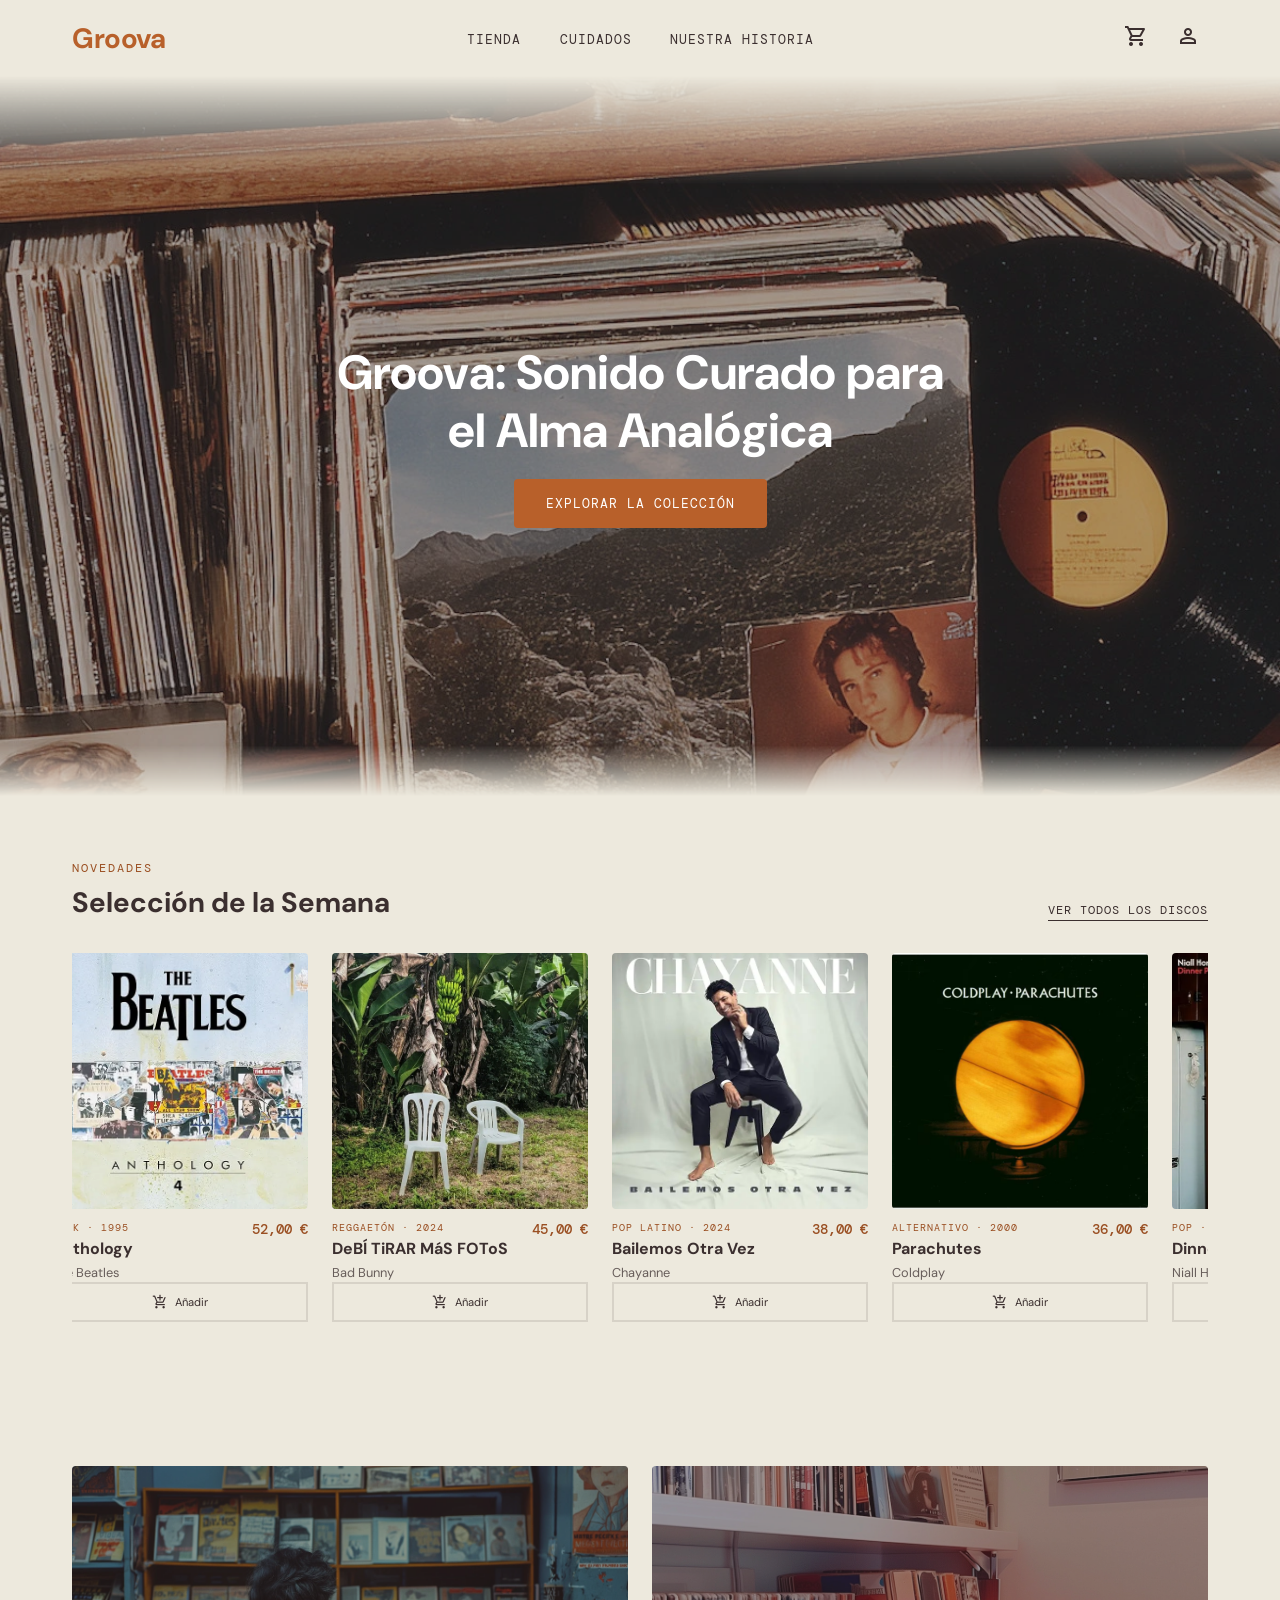
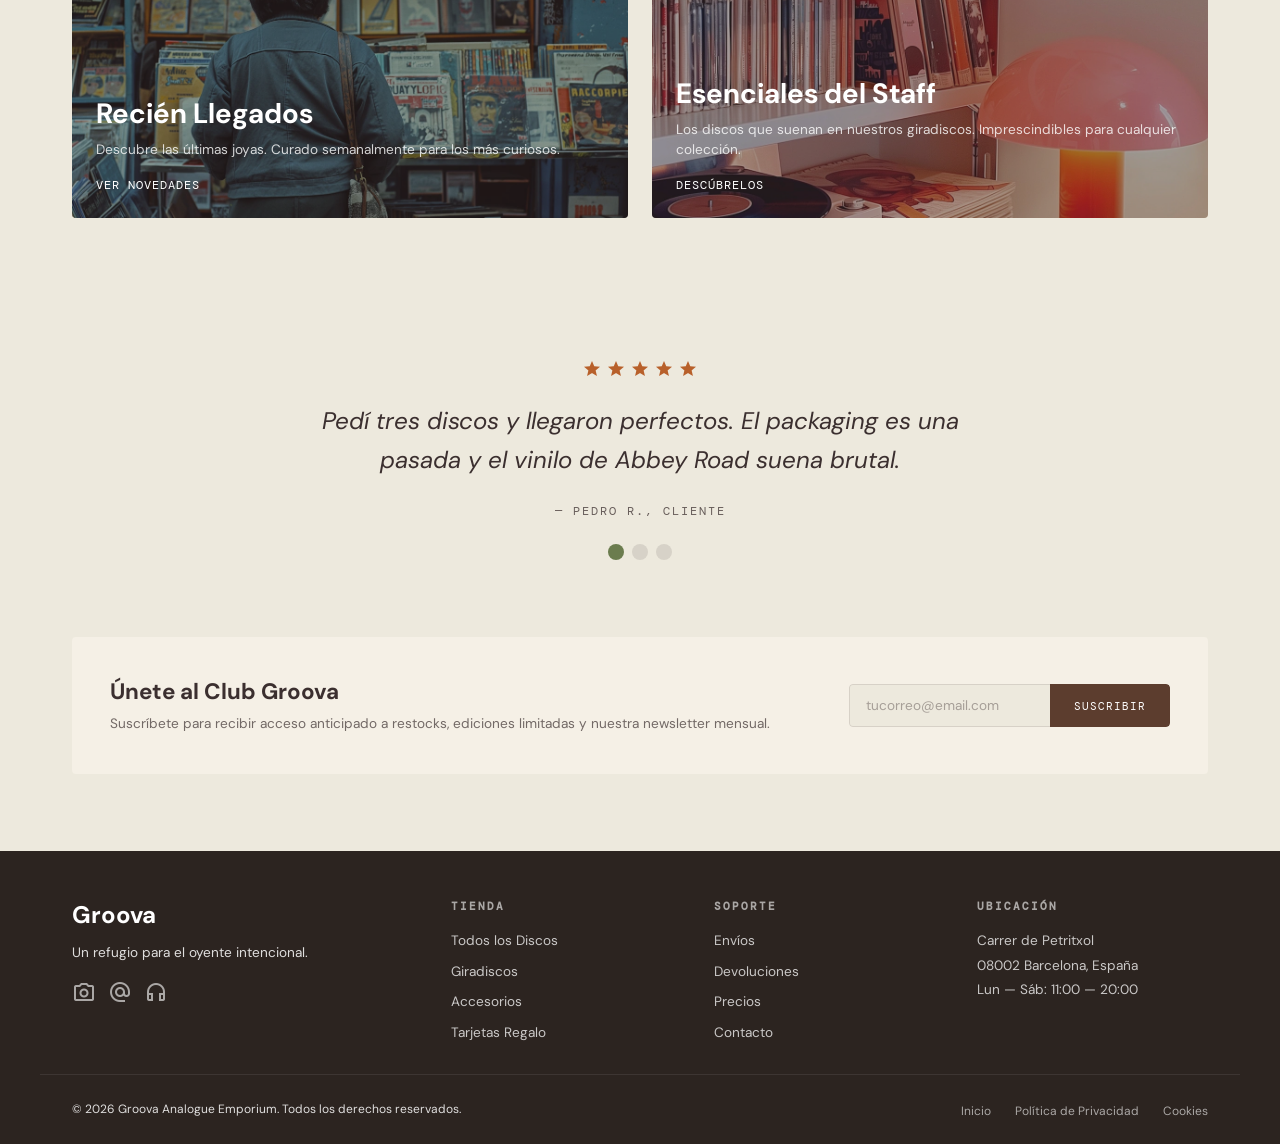
==== index.html @ d9f63318 "mi primer commit" ====
<!DOCTYPE html>
<html lang="es">

<!-- 
    Estructura general:
    Pagina principal (Home) de Groova, tienda online de vinilos.
    Secciones: Header, banner hero, seleccion Semanal (carrusel),
    Colecciones (dos cards), reseñas, newsletter y footer.
-->

<head>
    <meta charset="UTF-8">
    <meta name="viewport" content="width=device-width, initial-scale=1.0">
    <meta name="description" content="Groova — Tienda online de vinilos.">
    <meta name="keywords" content="vinilos, discos, música, tienda online, analógico">
    <meta name="author" content="Groova">

    <title>Groova — Sonido Curado para el Alma Analógica</title>

    <!-- Preconnect para Google Fonts -->
    <link rel="preconnect" href="https://fonts.googleapis.com">
    <link rel="preconnect" href="https://fonts.gstatic.com" crossorigin>
    <link
        href="https://fonts.googleapis.com/css2?family=DM+Sans:wght@400;500;700&family=DM+Mono:wght@400;500&display=swap"
        rel="stylesheet">

    <!-- Material Symbols -->
    <link
        href="https://fonts.googleapis.com/css2?family=Material+Symbols+Outlined:opsz,wght,FILL,GRAD@20..48,100..700,0..1,-50..200"
        rel="stylesheet">

    <link rel="stylesheet" href="css/index.css">
    <script defer src="js/index.js"></script>
</head>

<body>

    <!-- Header - Navegación principal con logo, menu y acciones (carrito, usuario) -->
    <header class="header">
        <a class="header__logo" href="index.html" title="Groova - Inicio" aria-label="Groova">Groova</a>

        <nav class="header__nav">
            <ol>
                <li class="header__link">
                    <a href="index.html" title="Ver tienda">Tienda</a>
                </li>
                <li class="header__link">
                    <a href="cuidados.html" title="Cómo cuidar tus vinilos">Cuidados</a>
                </li>
                <li class="header__link">
                    <a href="nuestra-historia.html" title="Conoce nuestra historia">Nuestra Historia</a>
                </li>
            </ol>
        </nav>

        <div class="header__actions">
            <!-- Funcionalidad del carrito con JS -->
            <button class="header__cart" title="Ver carrito" aria-label="Carrito de compras">
                <span class="material-symbols-outlined">shopping_cart</span>
                <span class="header__cart-count header__cart-count--hidden">0</span>
            </button>
            <button class="header__user" title="Mi cuenta" aria-label="Mi cuenta">
                <span class="material-symbols-outlined">person</span>
            </button>
        </div>

        <button class="header__menu" title="Abrir menú" aria-label="Menú de navegación">
            <span class="material-symbols-outlined">menu</span>
        </button>

    </header>
    <!-- / Header -->

    <main>

        <!-- Hero: Banner principal con imagen de tocadiscos  -->
        <section class="hero">
            <div class="hero__content">
                <h1 class="hero__title">Groova: Sonido Curado para el Alma Analógica</h1>
                <a class="hero__btn" href="#seleccion" title="Explorar colección de vinilos">Explorar la Colección</a>
            </div>
            <picture class="hero__media">
                <source srcset="media/hero-vinyl.webp" type="image/webp">
                <img src="media/hero-vinyl.jpg" loading="lazy" alt="Vinilos vintage apilados">
            </picture>
        </section>
        <!-- / Hero -->

        <!-- Selección Semanal Carrusel automatico de productos destacados -->
        <section class="selection section" id="seleccion">
            <div class="selection__header">
                <div class="selection__intro">
                    <span class="selection__label">Novedades</span>
                    <h2 class="selection__title">Selección de la Semana</h2>
                </div>
                <a class="selection__link" href="#" title="Ver todos los vinilos">Ver Todos los Discos</a>
            </div>

            <!-- Carrusel: contenedor de tarjetas de producto con scroll horizontal -->
            <div class="carousel">

                <!-- Producto: Abbey Road  -->
                <article class="product">
                    <div class="product__media">
                        <picture class="product__front">
                            <source srcset="media/abbey-road.webp" type="image/webp">
                            <img src="media/abbey-road.jpg" loading="lazy" alt="Vinilo Abbey Road de The Beatles">
                        </picture>
                        <picture class="product__back">
                            <source srcset="media/abbey-road-disco.webp" type="image/webp">
                            <img src="media/abbey-road-disco.jpg" loading="lazy" alt="Vinilo Abbey Road de The Beatles">
                        </picture>
                    </div>
                    <div class="product__info">
                        <div class="product__details">
                            <span class="product__category">Rock · 1969</span>
                            <h3 class="product__name">
                                <a href="#" title="Ver detalle de Abbey Road">Abbey Road</a>
                            </h3>
                            <span class="product__artist">The Beatles</span>
                        </div>
                        <span class="product__price">40,00 €</span>
                    </div>
                    <button class="product__cart" title="Añadir al carrito" aria-label="Añadir al carrito">
                        <span class="material-symbols-outlined">add_shopping_cart</span>
                        Añadir
                    </button>
                </article>
                <!-- / Producto -->

                <!-- producto Anthology  -->
                <article class="product">
                    <div class="product__media">
                        <picture class="product__front">
                            <source srcset="media/anthology.webp" type="image/webp">
                            <img src="media/anthology.jpg" loading="lazy" alt="Anthology de The Beatles">
                        </picture>
                        <picture class="product__back">
                            <source srcset="media/anthology-disco.webp" type="image/webp">
                            <img src="media/anthology-disco.jpg" loading="lazy" alt="Anthology de The Beatles">
                        </picture>
                    </div>
                    <div class="product__info">
                        <div class="product__details">
                            <span class="product__category">Rock · 1995</span>
                            <h3 class="product__name">
                                <a href="#" title="Ver detalle de Anthology">Anthology</a>
                            </h3>
                            <span class="product__artist">The Beatles</span>
                        </div>
                        <span class="product__price">52,00 €</span>
                    </div>
                    <button class="product__cart" title="Añadir al carrito" aria-label="Añadir al carrito">
                        <span class="material-symbols-outlined">add_shopping_cart</span>
                        Añadir
                    </button>
                </article>
                <!-- / Producto -->

                <!-- Producto: debi tirar mas fotos  -->
                <article class="product">
                    <div class="product__media">
                        <picture class="product__front">
                            <source srcset="media/bad-bunny.webp" type="image/webp">
                            <img src="media/bad-bunny.jpg" loading="lazy"
                                alt="Portada del disco DeBÍ TiRAR MáS FOToS">
                        </picture>
                        <picture class="product__back">
                            <source srcset="media/bad-bunny-disco.webp" type="image/webp">
                            <img src="media/bad-bunny-disco.jpg" loading="lazy"
                                alt="Disco de vinilo DeBÍ TiRAR MáS FOToS">
                        </picture>
                    </div>
                    <div class="product__info">
                        <div class="product__details">
                            <span class="product__category">Reggaetón · 2024</span>
                            <h3 class="product__name">
                                <a href="#" title="Ver detalle de DeBÍ TiRAR MáS FOToS">DeBÍ TiRAR MáS FOToS</a>
                            </h3>
                            <span class="product__artist">Bad Bunny</span>
                        </div>
                        <span class="product__price">45,00 €</span>
                    </div>
                    <button class="product__cart" title="Añadir al carrito" aria-label="Añadir al carrito">
                        <span class="material-symbols-outlined">add_shopping_cart</span>
                        Añadir
                    </button>
                </article>
                <!-- / Producto -->

                <!-- Producto: Bailemos otra vez  -->
                <article class="product">
                    <div class="product__media">
                        <picture class="product__front">
                            <source srcset="media/chayanne.webp" type="image/webp">
                            <img src="media/chayanne.jpg" loading="lazy" alt="Vinilo Bailemos Otra Vez de Chayanne">
                        </picture>
                        <picture class="product__back">
                            <source srcset="media/chayanne-disco.webp" type="image/webp">
                            <img src="media/chayanne-disco.jpg" loading="lazy"
                                alt="Vinilo Bailemos Otra Vez de Chayanne">
                        </picture>
                    </div>
                    <div class="product__info">
                        <div class="product__details">
                            <span class="product__category">Pop Latino · 2024</span>
                            <h3 class="product__name">
                                <a href="#" title="Ver detalle de Bailemos Otra Vez">Bailemos Otra Vez</a>
                            </h3>
                            <span class="product__artist">Chayanne</span>
                        </div>
                        <span class="product__price">38,00 €</span>
                    </div>
                    <button class="product__cart" title="Añadir al carrito" aria-label="Añadir al carrito">
                        <span class="material-symbols-outlined">add_shopping_cart</span>
                        Añadir
                    </button>
                </article>
                <!-- / Producto -->

                <!-- Producto: parachutes  -->
                <article class="product">
                    <div class="product__media">
                        <picture class="product__front">
                            <source srcset="media/coldplay-parachutes.webp" type="image/webp">
                            <img src="media/coldplay-parachutes.jpg" loading="lazy" alt="Disco Parachutes de Coldplay">
                        </picture>
                        <picture class="product__back">
                            <source srcset="media/coldplay-parachutes-disco.webp" type="image/webp">
                            <img src="media/coldplay-parachutes-disco.jpg" loading="lazy"
                                alt="Disco Parachutes de Coldplay">
                        </picture>
                    </div>
                    <div class="product__info">
                        <div class="product__details">
                            <span class="product__category">Alternativo · 2000</span>
                            <h3 class="product__name">
                                <a href="#" title="Ver detalle de Parachutes">Parachutes</a>
                            </h3>
                            <span class="product__artist">Coldplay</span>
                        </div>
                        <span class="product__price">36,00 €</span>
                    </div>
                    <button class="product__cart" title="Añadir al carrito" aria-label="Añadir al carrito">
                        <span class="material-symbols-outlined">add_shopping_cart</span>
                        Añadir
                    </button>
                </article>
                <!-- / Producto -->

                <!-- dinner party -->
                <article class="product">
                    <div class="product__media">
                        <picture class="product__front">
                            <source srcset="media/dinner-party.webp" type="image/webp">
                            <img src="media/dinner-party.jpg" loading="lazy" alt="Vinilo Dinner Party de Niall Horan">
                        </picture>
                        <picture class="product__back">
                            <source srcset="media/dinner-party-disco.webp" type="image/webp">
                            <img src="media/dinner-party-disco.jpg" loading="lazy"
                                alt="Vinilo Dinner Party de Niall Horan">
                        </picture>
                    </div>
                    <div class="product__info">
                        <div class="product__details">
                            <span class="product__category">Pop · 2024</span>
                            <h3 class="product__name">
                                <a href="#" title="Ver detalle de Dinner Party">Dinner Party</a>
                            </h3>
                            <span class="product__artist">Niall Horan</span>
                        </div>
                        <span class="product__price">34,00 €</span>
                    </div>
                    <button class="product__cart" title="Añadir al carrito" aria-label="Añadir al carrito">
                        <span class="material-symbols-outlined">add_shopping_cart</span>
                        Añadir
                    </button>
                </article>
                <!-- / Producto -->

                <!-- Producto Harry's House  -->
                <article class="product">
                    <div class="product__media">
                        <picture class="product__front">
                            <source srcset="media/harrys-house.webp" type="image/webp">
                            <img src="media/harrys-house.jpg" loading="lazy" alt="Vinilo Harry's House">
                        </picture>
                        <picture class="product__back">
                            <source srcset="media/harrys-house-disco.webp" type="image/webp">
                            <img src="media/harrys-house-disco.jpg" loading="lazy" alt="Vinilo Harry's House">
                        </picture>
                    </div>
                    <div class="product__info">
                        <div class="product__details">
                            <span class="product__category">Pop · 2022</span>
                            <h3 class="product__name">
                                <a href="#" title="Ver detalle de Harry's House">Harry's House</a>
                            </h3>
                            <span class="product__artist">Harry Styles</span>
                        </div>
                        <span class="product__price">42,00 €</span>
                    </div>
                    <button class="product__cart" title="Añadir al carrito" aria-label="Añadir al carrito">
                        <span class="material-symbols-outlined">add_shopping_cart</span>
                        Añadir
                    </button>
                </article>
                <!-- / Producto -->

                <!-- Producto: Sabrina Carpenter -->
                <article class="product">
                    <div class="product__media">
                        <picture class="product__front">
                            <source srcset="media/mans-best-friend.webp" type="image/webp">
                            <img src="media/mans-best-friend.jpg" loading="lazy"
                                alt="Vinilo Man's Best Friend de Sabrina">
                        </picture>
                        <picture class="product__back">
                            <source srcset="media/mans-best-friend-disco.webp" type="image/webp">
                            <img src="media/mans-best-friend-disco.jpg" loading="lazy"
                                alt="Vinilo Man's Best Friend de Sabrina">
                        </picture>
                    </div>
                    <div class="product__info">
                        <div class="product__details">
                            <span class="product__category">Pop · 2024</span>
                            <h3 class="product__name">
                                <a href="#" title="Ver detalle de Man's Best Friend">Man's Best Friend</a>
                            </h3>
                            <span class="product__artist">Sabrina Carpenter</span>
                        </div>
                        <span class="product__price">39,00 €</span>
                    </div>
                    <button class="product__cart" title="Añadir al carrito" aria-label="Añadir al carrito">
                        <span class="material-symbols-outlined">add_shopping_cart</span>
                        Añadir
                    </button>
                </article>
                <!-- / Producto -->

                <!-- Producto: Bravo  -->
                <article class="product">
                    <div class="product__media">
                        <picture class="product__front">
                            <source srcset="media/sexy-zebras.webp" type="image/webp">
                            <img src="media/sexy-zebras.jpg" loading="lazy" alt="Vinilo Bravo de Sexy Zebras">
                        </picture>
                        <picture class="product__back">
                            <source srcset="media/sexy-zebras-disco.webp" type="image/webp">
                            <img src="media/sexy-zebras-disco.jpg" loading="lazy" alt="Vinilo Bravo de Sexy Zebras">
                        </picture>
                    </div>
                    <div class="product__info">
                        <div class="product__details">
                            <span class="product__category">Rock · 2016</span>
                            <h3 class="product__name">
                                <a href="#" title="Ver detalle de Bravo">Bravo</a>
                            </h3>
                            <span class="product__artist">Sexy Zebras</span>
                        </div>
                        <span class="product__price">32,00 €</span>
                    </div>
                    <button class="product__cart" title="Añadir al carrito" aria-label="Añadir al carrito">
                        <span class="material-symbols-outlined">add_shopping_cart</span>
                        Añadir
                    </button>
                </article>
                <!-- / Producto -->

                <!-- Producto: The Romantic  -->
                <article class="product">
                    <div class="product__media">
                        <picture class="product__front">
                            <source srcset="media/the-romantic.webp" type="image/webp">
                            <img src="media/the-romantic.jpg" loading="lazy"
                                alt="Portada del vinilo The Romantic de Bruno Mars">
                        </picture>
                        <picture class="product__back">
                            <source srcset="media/the-romantic-disco.webp" type="image/webp">
                            <img src="media/the-romantic-disco.jpg" loading="lazy"
                                alt="Vinilo The Romantic de Bruno Mars">
                        </picture>
                    </div>
                    <div class="product__info">
                        <div class="product__details">
                            <span class="product__category">Pop · 2025</span>
                            <h3 class="product__name">
                                <a href="#" title="Ver detalle de The Romantic">The Romantic</a>
                            </h3>
                            <span class="product__artist">Bruno Mars</span>
                        </div>
                        <span class="product__price">44,00 €</span>
                    </div>
                    <button class="product__cart" title="Añadir al carrito" aria-label="Añadir al carrito">
                        <span class="material-symbols-outlined">add_shopping_cart</span>
                        Añadir
                    </button>
                </article>
                <!-- / Producto -->

            </div>
        </section>
        <!-- / Selección Semanal -->

        <!-- Colecciones: Dos cards lado a lado con las colecciones principales -->
        <div class="collections section">

            <!-- Coleccion: Recien llegados -->
            <article class="collection">
                <a class="collection__link" href="#" title="Ver novedades recién llegadas">
                    <div class="collection__overlay"></div>
                    <picture>
                        <source srcset="media/coleccion-novedades.webp" type="image/webp">
                        <img src="media/coleccion-novedades.jpg" loading="lazy" alt="Persona hojeando vinilos">
                    </picture>
                    <div class="collection__content">
                        <h2 class="collection__title">Recién Llegados</h2>
                        <p class="collection__desc">Descubre las últimas joyas. Curado semanalmente para los más
                            curiosos.</p>
                        <span class="collection__cta">Ver Novedades</span>
                    </div>
                </a>
            </article>
            <!-- / Coleccion: Recien llegados -->

            <!-- Coleccion: esenciales del staff -->
            <article class="collection">
                <a class="collection__link" href="#" title="Ver selección del staff">
                    <div class="collection__overlay"></div>
                    <picture>
                        <source srcset="media/coleccion-staff.webp" type="image/webp">
                        <img src="media/coleccion-staff.jpg" loading="lazy"
                            alt="Colección de discos de vinilo en estantería">
                    </picture>
                    <div class="collection__content">
                        <h2 class="collection__title">Esenciales del Staff</h2>
                        <p class="collection__desc">Los discos que suenan en nuestros giradiscos. Imprescindibles para
                            cualquier colección.</p>
                        <span class="collection__cta">Descúbrelos</span>
                    </div>
                </a>
            </article>
            <!-- / Coleccion: esenciales del staff -->

        </div>
        <!-- / Colecciones -->

        <!-- Reseñas: slider de opiniones -->
        <div class="reviews section">
            <div class="reviews__stars">
                <span class="material-symbols-outlined">star</span>
                <span class="material-symbols-outlined">star</span>
                <span class="material-symbols-outlined">star</span>
                <span class="material-symbols-outlined">star</span>
                <span class="material-symbols-outlined">star</span>
            </div>

            <!-- Contenedor de citas, solo una visible a la vez -->
            <div class="reviews__slider">
                <blockquote class="reviews__quote">
                    <p class="reviews__text">Pedí tres discos y llegaron perfectos. El packaging es una pasada y el vinilo de Abbey Road suena brutal.</p>
                    <footer class="reviews__source">
                        <cite>— Pedro R., cliente</cite>
                    </footer>
                </blockquote>

                <blockquote class="reviews__quote">
                    <p class="reviews__text">Mi pareja me regaló un vinilo de aquí y ahora no puedo parar de comprar. La selección es increíble y los envíos súper rápidos.</p>
                    <footer class="reviews__source">
                        <cite>— Pau., cliente</cite>
                    </footer>
                </blockquote>

                <blockquote class="reviews__quote">
                    <p class="reviews__text">Groova ha conseguido lo que pocas tiendas logran: hacer que comprar música
                        online se sienta tan especial como rebuscar en una tienda de discos.</p>
                    <footer class="reviews__source">
                        <cite>— Vogue España</cite>
                    </footer>
                </blockquote>
            </div>

            <!-- Indicadores de navegación del slider -->
            <div class="reviews__dots">
                <button class="reviews__dot reviews__dot--active" title="Ver reseña uno"
                    aria-label="Reseña uno"></button>
                <button class="reviews__dot" title="Ver reseña dos" aria-label="Reseña dos"></button>
                <button class="reviews__dot" title="Ver reseña tres" aria-label="Reseña tres"></button>
            </div>
        </div>
        <!-- / Reseñas -->

        <!-- Newsletter: Sección de suscripción al boletín -->
        <section class="newsletter section">
            <div class="newsletter__content">
                <h2 class="newsletter__title">Únete al Club Groova</h2>
                <p class="newsletter__desc">Suscríbete para recibir acceso anticipado a restocks, ediciones limitadas y
                    nuestra newsletter mensual.</p>
            </div>
            <!-- Formulario con action y method -->
            <form class="newsletter__form" action="#" method="POST">
                <label for="newsletter-email" class="newsletter__label">Correo electrónico</label>
                <div class="newsletter__field">
                    <input type="email" id="newsletter-email" name="email" class="newsletter__input"
                        placeholder="tucorreo@email.com" required>
                    <button type="submit" class="newsletter__btn" title="Suscribirse al boletín">Suscribir</button>
                </div>
            </form>
        </section>
        <!-- / Newsletter -->

    </main>

    <!-- Footer: Información de la tienda, enlaces, soporte y ubicación -->
    <footer class="footer">
        <div class="footer__inner">

            <!-- Columna: Marca y descripción -->
            <div class="footer__col">
                <a class="footer__logo" href="index.html" title="Groova - Inicio">Groova</a>
                <p class="footer__desc">Un refugio para el oyente intencional. </p>
                <div class="footer__social">
                    <!-- redes sociales  -->
                    <a href="https://instagram.com" target="_blank" rel="noreferrer" title="Groova en Instagram"
                        aria-label="Instagram">
                        <span class="material-symbols-outlined">photo_camera</span>
                    </a>
                    <a href="https://twitter.com" target="_blank" rel="noreferrer" title="Groova en Twitter"
                        aria-label="Twitter">
                        <span class="material-symbols-outlined">alternate_email</span>
                    </a>
                    <a href="https://spotify.com" target="_blank" rel="noreferrer" title="Groova en Spotify"
                        aria-label="Spotify">
                        <span class="material-symbols-outlined">headphones</span>
                    </a>
                </div>
            </div>
            <!-- / Columna: Marca -->

            <!-- Columna: Enlaces de tienda -->
            <div class="footer__col">
                <h3 class="footer__heading">Tienda</h3>
                <ol class="footer__links">
                    <li><a href="#" title="Ver todos los vinilos">Todos los Discos</a></li>
                    <li><a href="#" title="Ver tocadiscos">Giradiscos</a></li>
                    <li><a href="#" title="Ver accesorios">Accesorios</a></li>
                    <li><a href="#" title="Comprar tarjeta regalo">Tarjetas Regalo</a></li>
                </ol>
            </div>
            <!-- / Columna: Tienda -->

            <!-- Columna: Soporte -->
            <div class="footer__col">
                <h3 class="footer__heading">Soporte</h3>
                <ol class="footer__links">
                    <li><a href="#" title="Información de envíos">Envíos</a></li>
                    <li><a href="#" title="Política de devoluciones">Devoluciones</a></li>
                    <li><a href="#" title="Ver precios">Precios</a></li>
                    <li><a href="#" title="Formulario de contacto">Contacto</a></li>
                </ol>
            </div>
            <!-- / Columna: Soporte -->

            <!-- Columna: Ubicación -->
            <div class="footer__col">
                <h3 class="footer__heading">Ubicación</h3>
                <address class="footer__address">
                    <p>Carrer de Petritxol</p>
                    <p>08002 Barcelona, España</p>
                    <p>Lun — Sáb: 11:00 — 20:00</p>
                </address>
            </div>
            <!-- / Columna: Ubicación -->

        </div>

        <!-- Footer inferior: Copyright y enlaces legales -->
        <div class="footer__bottom">
            <p>© 2026 Groova Analogue Emporium. Todos los derechos reservados.</p>
            <ol class="footer__legal">
                <li><a href="#" title="Página de inicio">Inicio</a></li>
                <li><a href="#" title="Política de privacidad">Política de Privacidad</a></li>
                <li><a href="#" title="Política de cookies">Cookies</a></li>
            </ol>
        </div>
        <!-- / Footer inferior -->

    </footer>
    <!-- / Footer -->

</body>

</html>
---- css/index.css ----
/* ========================================
   Estructura general:
   Hoja de estilos principal de Groova.
   Secciones: Variables, Reset, Componentes,
   Header, Hero, Selección/Carrusel, Productos,
   Colecciones, Reseñas, Newsletter, Footer y Responsive.
   ======================================== */

/* ----------------------------------------
   Custom Properties: Colores, fuentes y tamaños
   ---------------------------------------- */
:root {
    /* Colores principales */
    --color-background: #ede9dd;
    --color-text: #3b2f2f;
    --color-text-light: #ffffff;
    --color-accent: #b8602a;
    --color-accent-hover: #9a4f22;
    --color-mustard: #c8a951;
    --color-olive: #6b7c4e;
    --color-teal: #3b7a7a;
    --color-brown: #5c3d2e;
    --color-cream: #f5f0e6;

}

:root {
    --color-border: rgba(59, 47, 47, 0.12);
    --color-overlay: rgba(59, 47, 47, 0.4);
    --color-overlay-hover: rgba(59, 47, 47, 0.6);
    --color-footer: #2c2420;

    /* Fuentes */
    --font-heading: 'DM Sans', sans-serif;
    --font-mono: 'DM Mono', monospace;

    /* Tamaños máximos */
    --max-width: 75rem;
}

/* ----------------------------------------
   Reset CSS: Normalización de estilos base
   ---------------------------------------- */
* {
    margin: 0;
    padding: 0;
    box-sizing: border-box;
}

img {
    max-width: 100%;
    width: 100%;
    display: block;
}

input {
    outline: none;
}

button {
    border: none;
    background-color: transparent;
    color: inherit;
    cursor: pointer;
    font-family: inherit;
}

ol {
    list-style: none;
}

a {
    text-decoration: none;
    color: inherit;
}

body {
    font-family: var(--font-heading);
    background-color: var(--color-background);
    color: var(--color-text);
}

/* ----------------------------------------
   Componentes reutilizables
   ---------------------------------------- */

/* Contenedor de sección con ancho máximo y padding */
.section {
    padding: clamp(2rem, 5vw, 4rem) clamp(1rem, 3vw, 2rem);
    max-width: var(--max-width);
    margin: 0 auto;
}

/* ----------------------------------------
   Header: Logo, navegación y acciones
   ---------------------------------------- */
.header {
    display: flex;
    justify-content: space-between;
    align-items: center;
    padding: 1rem calc((100% - var(--max-width)) / 2 + clamp(1rem, 3vw, 2rem));
    position: sticky;
    top: 0;
    margin: 0 auto;
    z-index: 10;
    background-color: var(--color-background);
}

.header__logo {
    font-family: var(--font-heading);
    font-size: 1.75rem;
    font-weight: 700;
    color: var(--color-accent);
    letter-spacing: -0.5px;
}

.header__logo:hover,
.header__logo:active {
    opacity: 0.8;
}

.header__nav ol {
    display: flex;
    gap: clamp(1.5rem, 3vw, 3rem);
}

.header__link a {
    font-family: var(--font-mono);
    font-size: 0.8rem;
    color: var(--color-text);
    text-transform: uppercase;
    letter-spacing: 1px;
    padding: 0.5rem 0;
    border-bottom: 2px solid transparent;
    transition: border-color 0.3s ease;
}

.header__link a:hover,
.header__link a:active {
    border-bottom-color: var(--color-accent);
}

.header__actions {
    display: flex;
    gap: 0.75rem;
}

.header__cart,
.header__user {
    padding: 0.5rem;
    border-radius: 50%;
    transition: background-color 0.3s ease;
}

.header__cart {
    position: relative;
}

.header__cart-count--hidden {
    display: none;
}

.header__cart:hover,
.header__cart:active {
    background-color: var(--color-border);
}

.header__user:hover,
.header__user:active {
    background-color: var(--color-border);
}

/* ----------------------------------------
   Hero: Banner principal con imagen y CTA
   ---------------------------------------- */
.hero {
    position: relative;
    width: 100%;
    height: clamp(28rem, 80vh, 50rem);
    overflow: hidden;
    /* Degradado que funde los bordes superior e inferior con el fondo */
    mask-image: linear-gradient(to bottom, transparent, black 15%, black 93%, transparent);
    -webkit-mask-image: linear-gradient(to bottom, transparent, black 15%, black 93%, transparent);
}

.hero__media {
    position: absolute;
    inset: 0;
    z-index: 0;
}

.hero__media img {
    width: 100%;
    height: 100%;
    object-fit: cover;
}

/* Overlay oscuro sobre la imagen del hero usando pseudo-elemento */
.hero::after {
    content: "";
    position: absolute;
    inset: 0;
    background-color: var(--color-overlay);
    z-index: 1;
}

.hero__content {
    position: relative;
    z-index: 2;
    display: flex;
    flex-direction: column;
    align-items: center;
    justify-content: center;
    height: 100%;
    text-align: center;
    padding: 2rem;
    gap: 1.25rem;
}

.hero__title {
    font-family: var(--font-heading);
    font-size: clamp(1.75rem, 5vw, 3rem);
    font-weight: 700;
    color: var(--color-text-light);
    max-width: 40rem;
    line-height: 1.2;
}

.hero__btn {
    display: inline-block;
    font-family: var(--font-mono);
    font-size: 0.8rem;
    text-transform: uppercase;
    letter-spacing: 1px;
    padding: 1rem 2rem;
    background-color: var(--color-accent);
    color: var(--color-text-light);
    border-radius: 4px;
    transition: background-color 0.3s ease;
}

.hero__btn:hover,
.hero__btn:active {
    background-color: var(--color-accent-hover);
}

/* ----------------------------------------
   Selección Semanal: Título y enlace superior
   ---------------------------------------- */
.selection__header {
    display: flex;
    justify-content: space-between;
    align-items: flex-end;
    margin-bottom: 2rem;
}


.selection__title {
    font-family: var(--font-heading);
    font-size: clamp(1.25rem, 3vw, 1.75rem);
    font-weight: 700;
    color: var(--color-text);
}

.selection__link {
    font-family: var(--font-mono);
    font-size: 0.75rem;
    text-transform: uppercase;
    letter-spacing: 1px;
    color: var(--color-text);
    border-bottom: 1px solid var(--color-text);
    padding-bottom: 2px;
    transition: color 0.3s ease, border-color 0.3s ease;
    white-space: nowrap;
}

.selection__link:hover,
.selection__link:active {
    color: var(--color-accent);
    border-bottom-color: var(--color-accent);
}

/* ----------------------------------------
   Carrusel: Scroll horizontal de productos
   ---------------------------------------- */
.carousel {
    display: flex;
    gap: 1.5rem;
    overflow-x: auto;
    scroll-behavior: smooth;
    padding-bottom: 1rem;
    scrollbar-width: none;
}

/* Ocultar scrollbar en navegadores webkit */
.carousel::-webkit-scrollbar {
    display: none;
}

/* ----------------------------------------
   Producto: Tarjeta de vinilo individual
   ---------------------------------------- */
.product {
    min-width: clamp(12rem, 20vw, 16rem);
    max-width: clamp(12rem, 20vw, 16rem);
    flex-shrink: 0;
    display: flex;
    flex-direction: column;
}

.product__media {
    position: relative;
    width: 100%;
    aspect-ratio: 1 / 1;
    overflow: hidden;
    border-radius: 4px;
    cursor: pointer;
}

/* Imagen frontal (portada) */
.product__front {
    display: block;
    width: 100%;
    height: 100%;
    transition: opacity 0.4s ease;
}

.product__front img {
    width: 100%;
    height: 100%;
    object-fit: cover;
}

/* Imagen trasera (disco) - oculta por defecto */
.product__back {
    position: absolute;
    inset: 0;
    opacity: 0;
    transition: opacity 0.4s ease;
}

.product__back img {
    width: 100%;
    height: 100%;
    object-fit: cover;
}

/* Al hacer hover se muestra el disco */
.product__media:hover .product__back {
    opacity: 1;
}

.product__media:hover .product__front {
    opacity: 0;
}

/* Información del producto debajo de la imagen */
.product__info {
    display: flex;
    justify-content: space-between;
    align-items: flex-start;
    padding-top: 0.75rem;
    gap: 0.5rem;
}

.product__category {
    font-family: var(--font-mono);
    font-size: 0.65rem;
    text-transform: uppercase;
    letter-spacing: 1px;
    color: var(--color-accent-hover);
    display: block;
    margin-bottom: 0.25rem;
}

.product__name {
    font-family: var(--font-heading);
    font-size: 1rem;
    font-weight: 700;
    margin-bottom: 0.15rem;
}

.product__name a {
    transition: color 0.3s ease;
}

.product__name a:hover,
.product__name a:active {
    color: var(--color-accent);
}

.product__artist {
    font-family: var(--font-heading);
    font-size: 0.8rem;
    color: rgba(59, 47, 47, 0.75);
}

.product__price {
    font-family: var(--font-mono);
    font-size: 0.85rem;
    font-weight: 500;
    color: var(--color-accent-hover);
    white-space: nowrap;
}

/* Botón de añadir al carrito */
.product__cart {
    display: flex;
    align-items: center;
    justify-content: center;
    gap: 0.4rem;
    width: 100%;
    padding: 0.6rem;
    margin-top: auto;
    font-size: 0.7rem;
    color: var(--color-text);
    background-color: transparent;
    border: 2px solid var(--color-border);
    transition: background-color 0.3s ease, color 0.3s ease, border-color 0.3s ease;
}

.product__cart .material-symbols-outlined {
    font-size: 1rem;
}

.product__cart:hover,
.product__cart:active {
    background-color: var(--color-brown);
    color: var(--color-text-light);
    border-color: var(--color-brown);
}

/* ----------------------------------------
   Colecciones: Dos cards lado a lado
   ---------------------------------------- */
.collections {
    display: grid;
    grid-template-columns: repeat(2, 1fr);
    gap: 1.5rem;
}

.collection {
    position: relative;
    overflow: hidden;
    border-radius: 4px;
}

.collection__link {
    display: block;
    position: relative;
}

.collection img {
    width: 100%;
    height: clamp(16rem, 30vw, 22rem);
    object-fit: cover;
    transition: transform 0.5s ease;
}

.collection__link:hover img {
    transform: scale(1.03);
}

/* Overlay oscuro sobre la imagen */
.collection__overlay {
    position: absolute;
    inset: 0;
    background-color: var(--color-overlay);
    z-index: 1;
    transition: background-color 0.4s ease;
}

.collection__link:hover .collection__overlay {
    background-color: var(--color-overlay-hover);
}

/* Contenido posicionado sobre la imagen */
.collection__content {
    position: absolute;
    bottom: 1.5rem;
    left: 1.5rem;
    right: 1.5rem;
    z-index: 2;
    color: var(--color-text-light);
}

.collection__title {
    font-family: var(--font-heading);
    font-size: clamp(1.25rem, 3vw, 1.75rem);
    font-weight: 700;
    color: var(--color-text-light);
    margin-bottom: 0.5rem;
}

.collection__desc {
    font-family: var(--font-heading);
    font-size: 0.85rem;
    color: rgba(255, 255, 255, 0.8);
    line-height: 1.5;
    margin-bottom: 0.75rem;
}

.collection__cta {
    font-family: var(--font-mono);
    font-size: 0.75rem;
    text-transform: uppercase;
    letter-spacing: 1px;
    padding-bottom: 4px;
    border-bottom: 2px solid transparent;
    transition: border-color 0.3s ease;
}

/* Línea debajo del CTA al hacer hover en toda la card */
.collection__link:hover .collection__cta {
    border-bottom-color: var(--color-text-light);
}

/* ----------------------------------------
   Reseñas: Estrellas, cita y navegación
   ---------------------------------------- */
.reviews {
    text-align: center;
    padding-top: clamp(3rem, 6vw, 5rem);
    padding-bottom: clamp(3rem, 6vw, 5rem);
}

.reviews__stars {
    display: flex;
    justify-content: center;
    gap: 0.25rem;
    margin-bottom: 1.5rem;
    color: var(--color-accent);
}

/* Relleno de las estrellas */
.reviews__stars .material-symbols-outlined {
    font-variation-settings: 'FILL' 1;
    font-size: 1.25rem;
}

.reviews__slider {
    max-width: 40rem;
    margin: 0 auto;
}

/* Por defecto todas las citas ocultas, la primera visible */
.reviews__quote {
    display: none;
}

.reviews__quote:first-child {
    display: block;
}

.reviews__text {
    font-family: var(--font-heading);
    font-size: clamp(1.1rem, 3vw, 1.5rem);
    font-weight: 400;
    font-style: italic;
    line-height: 1.6;
    color: var(--color-text);
    margin-bottom: 1.25rem;
}

.reviews__source cite {
    font-family: var(--font-mono);
    font-size: 0.75rem;
    text-transform: uppercase;
    letter-spacing: 2px;
    font-style: normal;
    color: rgba(59, 47, 47, 0.75);
}

/* Dots de navegación del slider */
.reviews__dots {
    display: flex;
    justify-content: center;
    gap: 0.5rem;
    margin-top: 1.5rem;
}

.reviews__dot {
    width: 1rem;
    height: 1rem;
    border-radius: 50%;
    background-color: var(--color-border);
    padding: 0;
    transition: background-color 0.3s ease;
}

.reviews__dot:hover,
.reviews__dot:active {
    background-color: var(--color-accent);
}

.reviews__dot--active {
    background-color: var(--color-olive);
}

/* ----------------------------------------
   Newsletter: Suscripción al boletín
   ---------------------------------------- */
.newsletter {
    background-color: var(--color-cream);
    border-radius: 4px;
    display: flex;
    justify-content: space-between;
    align-items: center;
    gap: 2rem;
    padding: 2.5rem clamp(1.5rem, 3vw, 3rem);
    max-width: calc(var(--max-width) - 4rem);
}

.newsletter__title {
    font-family: var(--font-heading);
    font-size: clamp(1.1rem, 2.5vw, 1.4rem);
    font-weight: 700;
    margin-bottom: 0.5rem;
}

.newsletter__desc {
    font-family: var(--font-heading);
    font-size: 0.85rem;
    color: rgba(59, 47, 47, 0.7);
    line-height: 1.5;
}

/* Label accesible pero oculto visualmente */
.newsletter__label {
    position: absolute;
    width: 1px;
    height: 1px;
    padding: 0;
    margin: -1px;
    overflow: hidden;
    clip: rect(0, 0, 0, 0);
    border: 0;
}

.newsletter__field {
    display: flex;
    border-radius: 4px;
    overflow: hidden;
    min-width: 18rem;
}

.newsletter__input {
    flex: 1;
    padding: 0.75rem 1rem;
    border: 1px solid var(--color-border);
    background-color: var(--color-background);
    font-family: var(--font-heading);
    font-size: 0.85rem;
    color: var(--color-text);
    border-right: none;
    border-radius: 4px 0 0 4px;
}

.newsletter__input::placeholder {
    color: rgba(59, 47, 47, 0.4);
}

.newsletter__btn {
    padding: 0.75rem 1.5rem;
    background-color: var(--color-brown);
    color: var(--color-text-light);
    font-family: var(--font-mono);
    font-size: 0.7rem;
    text-transform: uppercase;
    letter-spacing: 1px;
    border-radius: 0 4px 4px 0;
    transition: background-color 0.3s ease;
}

.newsletter__btn:hover,
.newsletter__btn:active {
    background-color: var(--color-accent);
}

/* ----------------------------------------
   Footer: Información, enlaces y legal
   ---------------------------------------- */
.footer {
    background-color: var(--color-footer);
    color: var(--color-text-light);
    margin-top: clamp(3rem, 6vw, 5rem);
}

.footer__inner {
    display: grid;
    grid-template-columns: 1.5fr repeat(3, 1fr);
    gap: 2rem;
    max-width: var(--max-width);
    margin: 0 auto;
    padding: 3rem clamp(1rem, 3vw, 2rem) 2rem;
}

.footer__logo {
    font-family: var(--font-heading);
    font-size: 1.5rem;
    font-weight: 700;
    color: var(--color-text-light);
    display: inline-block;
    margin-bottom: 0.75rem;
}

.footer__logo:hover,
.footer__logo:active {
    opacity: 0.8;
}

.footer__desc {
    font-size: 0.85rem;
    color: rgba(255, 255, 255, 0.85);
    line-height: 1.6;
    margin-bottom: 1rem;
}

.footer__social {
    display: flex;
    gap: 0.75rem;
}

.footer__social a {
    color: rgba(255, 255, 255, 0.6);
    transition: color 0.3s ease;
}

.footer__social a:hover,
.footer__social a:active {
    color: var(--color-text-light);
}

.footer__heading {
    font-family: var(--font-mono);
    font-size: 0.7rem;
    text-transform: uppercase;
    letter-spacing: 2px;
    color: rgba(255, 255, 255, 0.6);
    margin-bottom: 1rem;
}

.footer__links {
    display: flex;
    flex-direction: column;
    gap: 0.6rem;
}

.footer__links a {
    font-size: 0.85rem;
    color: rgba(255, 255, 255, 0.75);
    transition: color 0.3s ease;
}

.footer__links a:hover,
.footer__links a:active {
    color: var(--color-text-light);
}

/* Dirección en el footer */
.footer__address {
    font-style: normal;
    font-size: 0.85rem;
    color: rgba(255, 255, 255, 0.75);
    line-height: 1.8;
}

/* Línea inferior del footer con copyright y legal */
.footer__bottom {
    display: flex;
    justify-content: space-between;
    align-items: center;
    padding: 1.5rem clamp(1rem, 3vw, 2rem);
    border-top: 1px solid rgba(255, 255, 255, 0.08);
    max-width: var(--max-width);
    margin: 0 auto;
}

.footer__bottom p {
    font-size: 0.75rem;
    color: rgba(255, 255, 255, 0.85);
}

.footer__legal {
    display: flex;
    gap: 1.5rem;
}

.footer__legal a {
    font-size: 0.75rem;
    color: rgba(255, 255, 255, 0.6);
    transition: color 0.3s ease;
}

.footer__legal a:hover,
.footer__legal a:active {
    color: var(--color-text-light);
}

/* TIENDA Y CUIDADOS */

/* ----------------------------------------
   Banners de página: Título centrado
   ---------------------------------------- */
.store-banner,
.care-intro {
    text-align: center;
    padding-top: clamp(3rem, 6vw, 5rem);
    padding-bottom: clamp(1rem, 3vw, 2rem);
}

.selection__label,
.store-banner__label,
.care-intro__label {
    font-family: var(--font-mono);
    font-size: 0.75rem;
    text-transform: uppercase;
    letter-spacing: 3px;
    color: var(--color-accent-hover);
    display: block;
    margin-bottom: 0.75rem;
}

.selection__label {
    letter-spacing: 2px;
    margin-bottom: 0.5rem;
}

.store-banner__title,
.care-intro__title {
    font-family: var(--font-heading);
    font-size: clamp(2rem, 5vw, 3rem);
    font-weight: 700;
    font-style: italic;
    color: var(--color-text);
    margin-bottom: 0.75rem;
}

.store-banner__desc,
.care-intro__desc {
    font-family: var(--font-heading);
    font-size: clamp(0.85rem, 2vw, 1rem);
    color: rgba(59, 47, 47, 0.75);
    max-width: 35rem;
    margin: 0 auto;
    line-height: 1.6;
}

/* ----------------------------------------
   Filtros: Botones de género
   ---------------------------------------- */
.filters {
    display: flex;
    flex-wrap: wrap;
    gap: 0.75rem;
    justify-content: center;
    padding-top: 0;
    padding-bottom: clamp(1.5rem, 3vw, 2.5rem);
}

.filters__btn {
    font-family: var(--font-mono);
    font-size: 0.7rem;
    text-transform: uppercase;
    letter-spacing: 1px;
    padding: 0.6rem 1.25rem;
    border: 2px solid var(--color-border);
    color: var(--color-text);
    transition: background-color 0.3s ease, color 0.3s ease, border-color 0.3s ease;
}

.filters__btn:hover,
.filters__btn:active {
    border-color: var(--color-brown);
    color: var(--color-brown);
}

/* Filtro activo */
.filters__btn--active {
    background-color: var(--color-brown);
    color: var(--color-text-light);
    border-color: var(--color-brown);
}

/* ----------------------------------------
   Grid de productos: Layout de tarjetas
   ---------------------------------------- */
.store-grid {
    display: grid;
    grid-template-columns: repeat(4, 1fr);
    gap: 2rem;
    padding-top: 0;
}

/* En la tienda los productos no tienen ancho fijo */
.store-grid .product {
    min-width: auto;
    max-width: none;
}

/* ----------------------------------------
   Cuidados: Grid Bento
   ---------------------------------------- */
.bento {
    display: grid;
    grid-template-columns: repeat(4, 1fr);
    grid-auto-rows: auto;
    gap: 1.25rem;
    padding-top: 0;
}

/* Card base */
.bento__card {
    display: flex;
    flex-direction: column;
    overflow: hidden;
    grid-column: span 2;
}

/* Card grande: ocupa toda la fila */
.bento__card--large {
    grid-column: span 4;
    flex-direction: row;
}

/* Imagen dentro de la card */
.bento__image {
    overflow: hidden;
    height: 14rem;
}

.bento__card--large .bento__image {
    flex: 1;
    min-height: 18rem;
}

.bento__image img {
    width: 100%;
    height: 100%;
    object-fit: cover;
    transition: transform 0.5s ease;
}

.bento__card:hover img {
    transform: scale(1.04);
}

/* Texto dentro de la card */
.bento__text {
    padding: clamp(1.25rem, 3vw, 2rem);
    display: flex;
    flex-direction: column;
    justify-content: center;
}

.bento__card--large .bento__text {
    flex: 1;
}

.bento__number {
    font-family: var(--font-mono);
    font-size: 0.7rem;
    letter-spacing: 2px;
    display: block;
    margin-bottom: 0.5rem;
}

.bento__title {
    font-family: var(--font-heading);
    font-size: clamp(1.1rem, 2.5vw, 1.4rem);
    font-weight: 700;
    font-style: italic;
    margin-bottom: 0.5rem;
    line-height: 1.3;
}

.bento__desc {
    font-family: var(--font-heading);
    font-size: clamp(0.8rem, 1.5vw, 0.9rem);
    line-height: 1.7;
}

/* Variantes de color */
.bento__card--olive {
    background-color: var(--color-olive);
    color: var(--color-text-light);
}

.bento__card--mustard {
    background-color: var(--color-mustard);
    color: var(--color-text);
}

.bento__card--accent {
    background-color: var(--color-accent-hover);
    color: var(--color-text-light);
}

.bento__card--teal {
    background-color: var(--color-teal);
    color: var(--color-text-light);
}

.bento__card--brown {
    background-color: var(--color-brown);
    color: var(--color-text-light);
}

/* Hamburguesa de menu, no se ve en desktop */
.header__menu {
    display: none;
    padding: 0.5rem;
}

/* ----------------------------------------
   Nuestra historia intro y contenido
   ---------------------------------------- */
.story-intro {
    text-align: center;
    padding-top: clamp(3rem, 6vw, 5rem);
    padding-bottom: clamp(1rem, 3vw, 2rem);
}

.story {
    display: grid;
    grid-template-columns: 1fr 1.2fr;
    gap: clamp(2rem, 4vw, 4rem);
    align-items: center;
}

.story__image {
    overflow: hidden;
    border-radius: 4px;
}

.story__image img {
    width: 100%;
    height: 100%;
    object-fit: cover;
    aspect-ratio: 3 / 4;
}

.story__name {
    font-family: var(--font-heading);
    font-size: clamp(1.5rem, 3vw, 2rem);
    font-weight: 700;
    font-style: italic;
    color: var(--color-text);
    margin-bottom: 0.25rem;
}

.story__role {
    font-family: var(--font-mono);
    font-size: 0.75rem;
    text-transform: uppercase;
    letter-spacing: 2px;
    color: var(--color-accent-hover);
    display: block;
    margin-bottom: 1.5rem;
}

.story__paragraph {
    font-family: var(--font-heading);
    font-size: clamp(0.9rem, 1.5vw, 1rem);
    color: var(--color-text);
    line-height: 1.8;
    margin-bottom: 1rem;
}

.story__highlight {
    font-family: var(--font-heading);
    font-size: clamp(1.1rem, 2vw, 1.3rem);
    font-weight: 700;
    font-style: italic;
    color: var(--color-accent-hover);
    margin-top: 1rem;
}

/* ----------------------------------------
   Responsive: Adaptación a tablet y móvil
   ---------------------------------------- */
@media (max-width: 1024px) {
    .store-grid {
        grid-template-columns: repeat(3, 1fr);
    }
}

@media (max-width: 768px) {
    .header__nav {
        display: none;
    }

    .header {
        padding: 1rem 1.25rem;
    }

    .header__menu {
        display: block;
    }

    .collections {
        grid-template-columns: 1fr;
    }

    .newsletter {
        flex-direction: column;
        text-align: center;
    }

    .newsletter__field {
        min-width: 100%;
    }

    .footer__inner {
        grid-template-columns: 1fr;
        gap: 2rem;
    }

    .footer__bottom {
        flex-direction: column;
        gap: 1rem;
        text-align: center;
    }

    .footer__legal {
        justify-content: center;
    }

    .hero__btn {
        padding: 1.25rem 2.5rem;
    }

    .hero {
        height: clamp(18rem, 60vh, 30rem);
    }

    .newsletter__btn {
        padding: 1rem 1.5rem;
    }

    .store-grid {
        grid-template-columns: repeat(2, 1fr);
    }

    .filters {
        gap: 0.5rem;
    }

    .filters__btn {
        padding: 0.5rem 1rem;
    }

    .bento {
        grid-template-columns: repeat(2, 1fr);
    }

    .bento__card {
        grid-column: span 1;
    }

    .bento__card--large {
        grid-column: span 2;
        flex-direction: column;
    }

    .bento__card--large .bento__image {
        min-height: 14rem;
    }

    .story {
        grid-template-columns: 1fr;
    }

    .story__image img {
        aspect-ratio: 4 / 3;
    }
}



@media (max-width: 480px) {
    .store-grid {
        grid-template-columns: 1fr;
    }

    .bento {
        grid-template-columns: 1fr;
    }

    .bento__card--large {
        grid-column: span 1;
    }
}
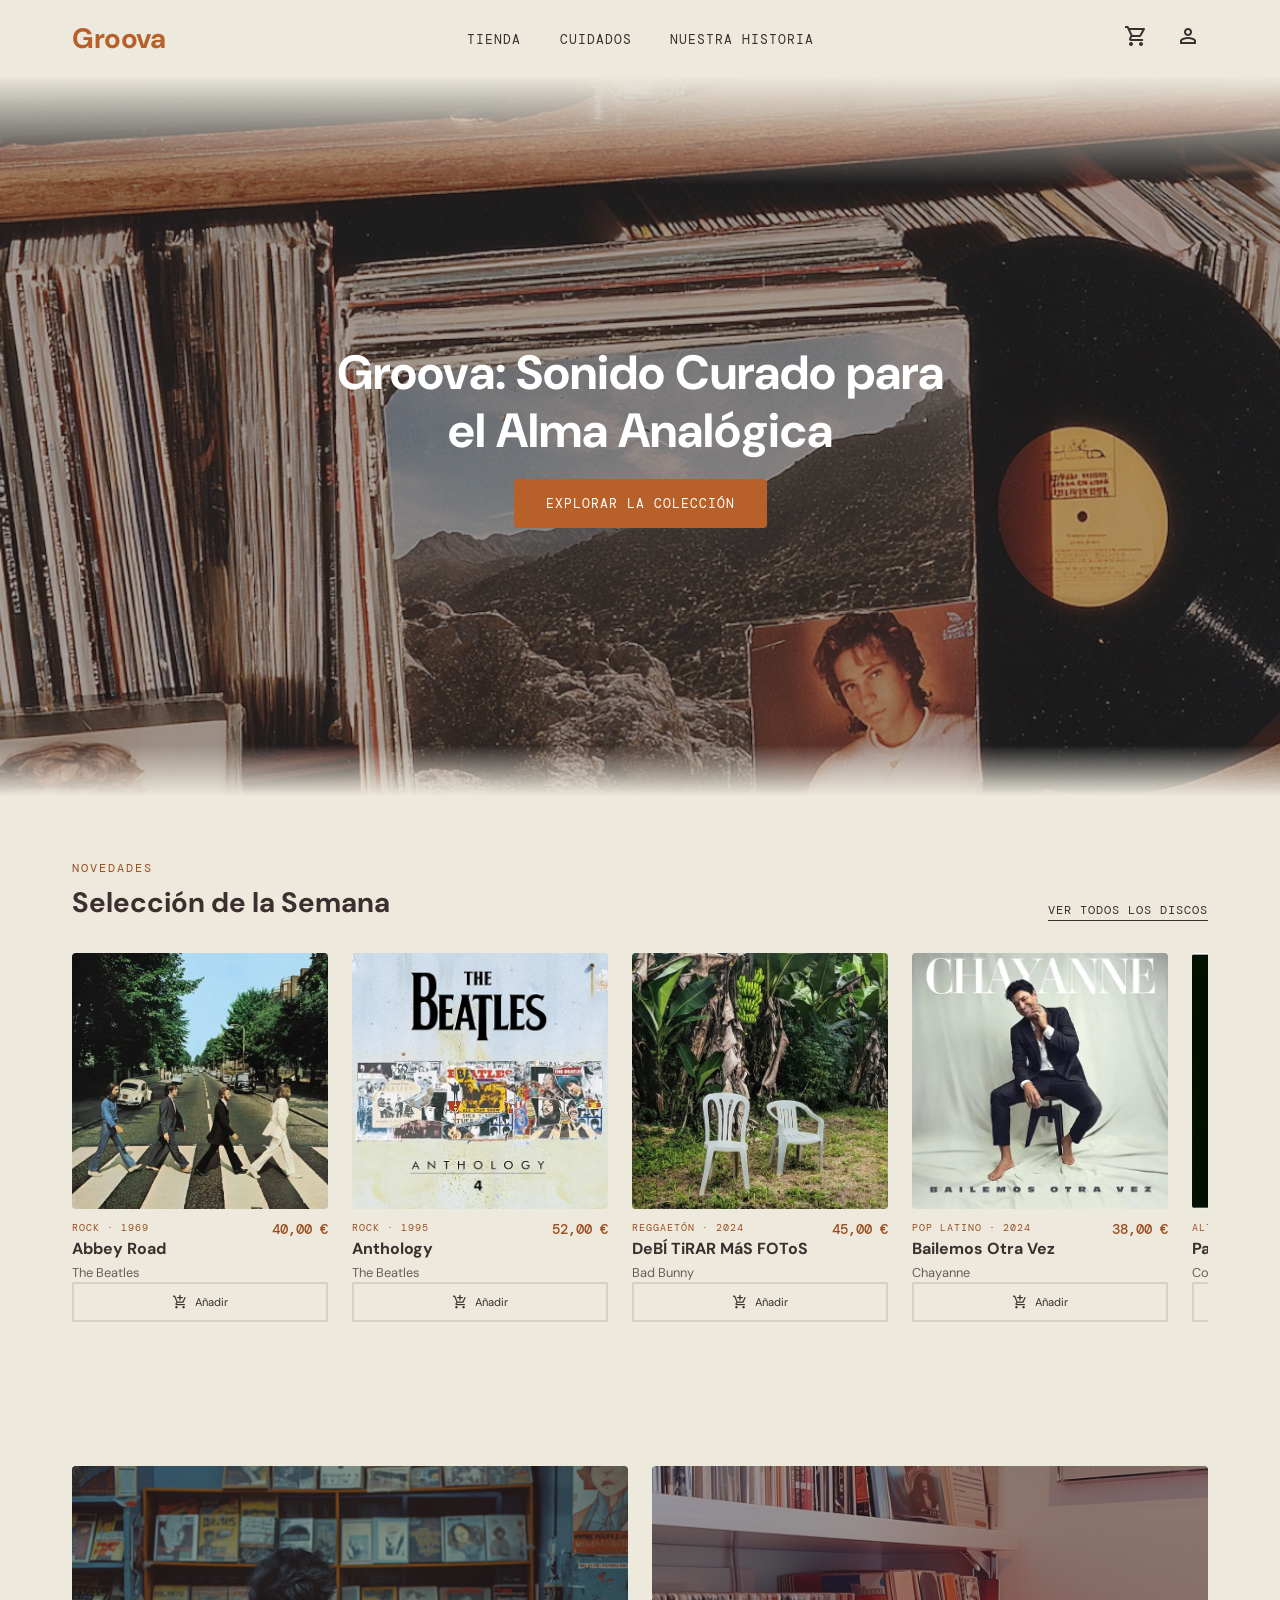
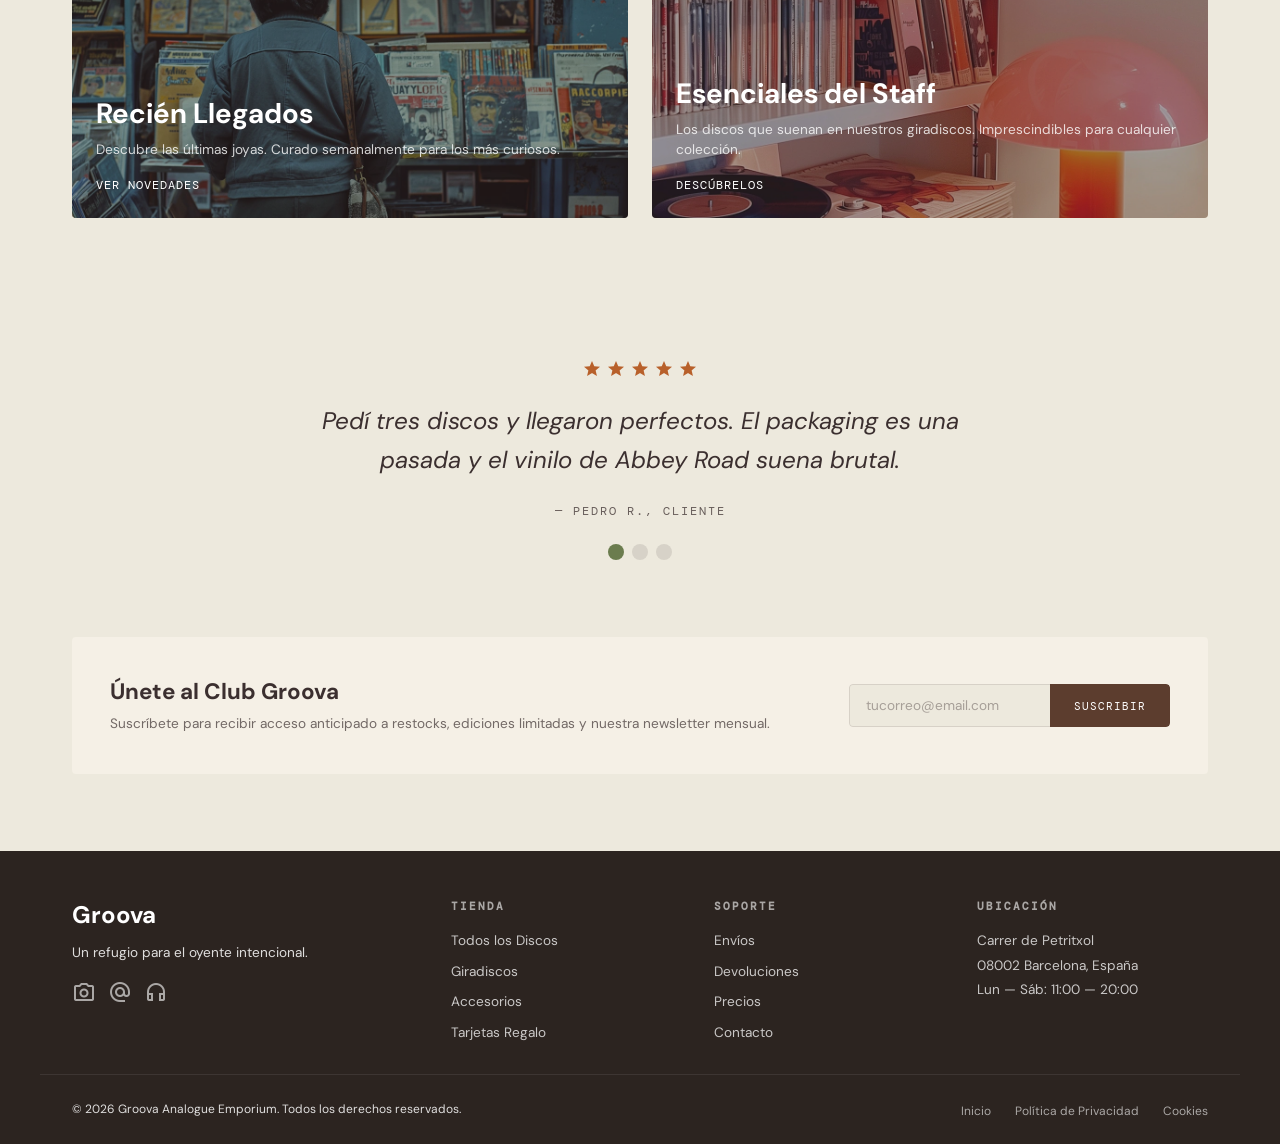
==== commit 722d17cb: "correcciones links" ====
--- a/index.html
+++ b/index.html
@@ -42,7 +42,7 @@
         <nav class="header__nav">
             <ol>
                 <li class="header__link">
-                    <a href="index.html" title="Ver tienda">Tienda</a>
+                    <a href="tienda.html" title="Ver tienda">Tienda</a>
                 </li>
                 <li class="header__link">
                     <a href="cuidados.html" title="Cómo cuidar tus vinilos">Cuidados</a>
@@ -93,7 +93,7 @@
                     <span class="selection__label">Novedades</span>
                     <h2 class="selection__title">Selección de la Semana</h2>
                 </div>
-                <a class="selection__link" href="#" title="Ver todos los vinilos">Ver Todos los Discos</a>
+                <a class="selection__link" href="tienda.html" title="Ver todos los vinilos">Ver Todos los Discos</a>
             </div>
 
             <!-- Carrusel: contenedor de tarjetas de producto con scroll horizontal -->
@@ -578,7 +578,7 @@
         <div class="footer__bottom">
             <p>© 2026 Groova Analogue Emporium. Todos los derechos reservados.</p>
             <ol class="footer__legal">
-                <li><a href="#" title="Página de inicio">Inicio</a></li>
+                <li><a href="index.html" title="Página de inicio">Inicio</a></li>
                 <li><a href="#" title="Política de privacidad">Política de Privacidad</a></li>
                 <li><a href="#" title="Política de cookies">Cookies</a></li>
             </ol>
--- a/css/index.css
+++ b/css/index.css
@@ -1088,6 +1088,22 @@
 @media (max-width: 768px) {
     .header__nav {
         display: none;
+        position: absolute;
+        top: 100%;
+        left: 0;
+        right: 0;
+        background-color: var(--color-background);
+        padding: 1rem 1.25rem;
+        border-bottom: 1px solid var(--color-border);
+    }
+
+    .header__nav--open {
+        display: flex;
+    }
+
+    .header__nav ol {
+        flex-direction: column;
+        gap: 1rem;
     }
 
     .header {
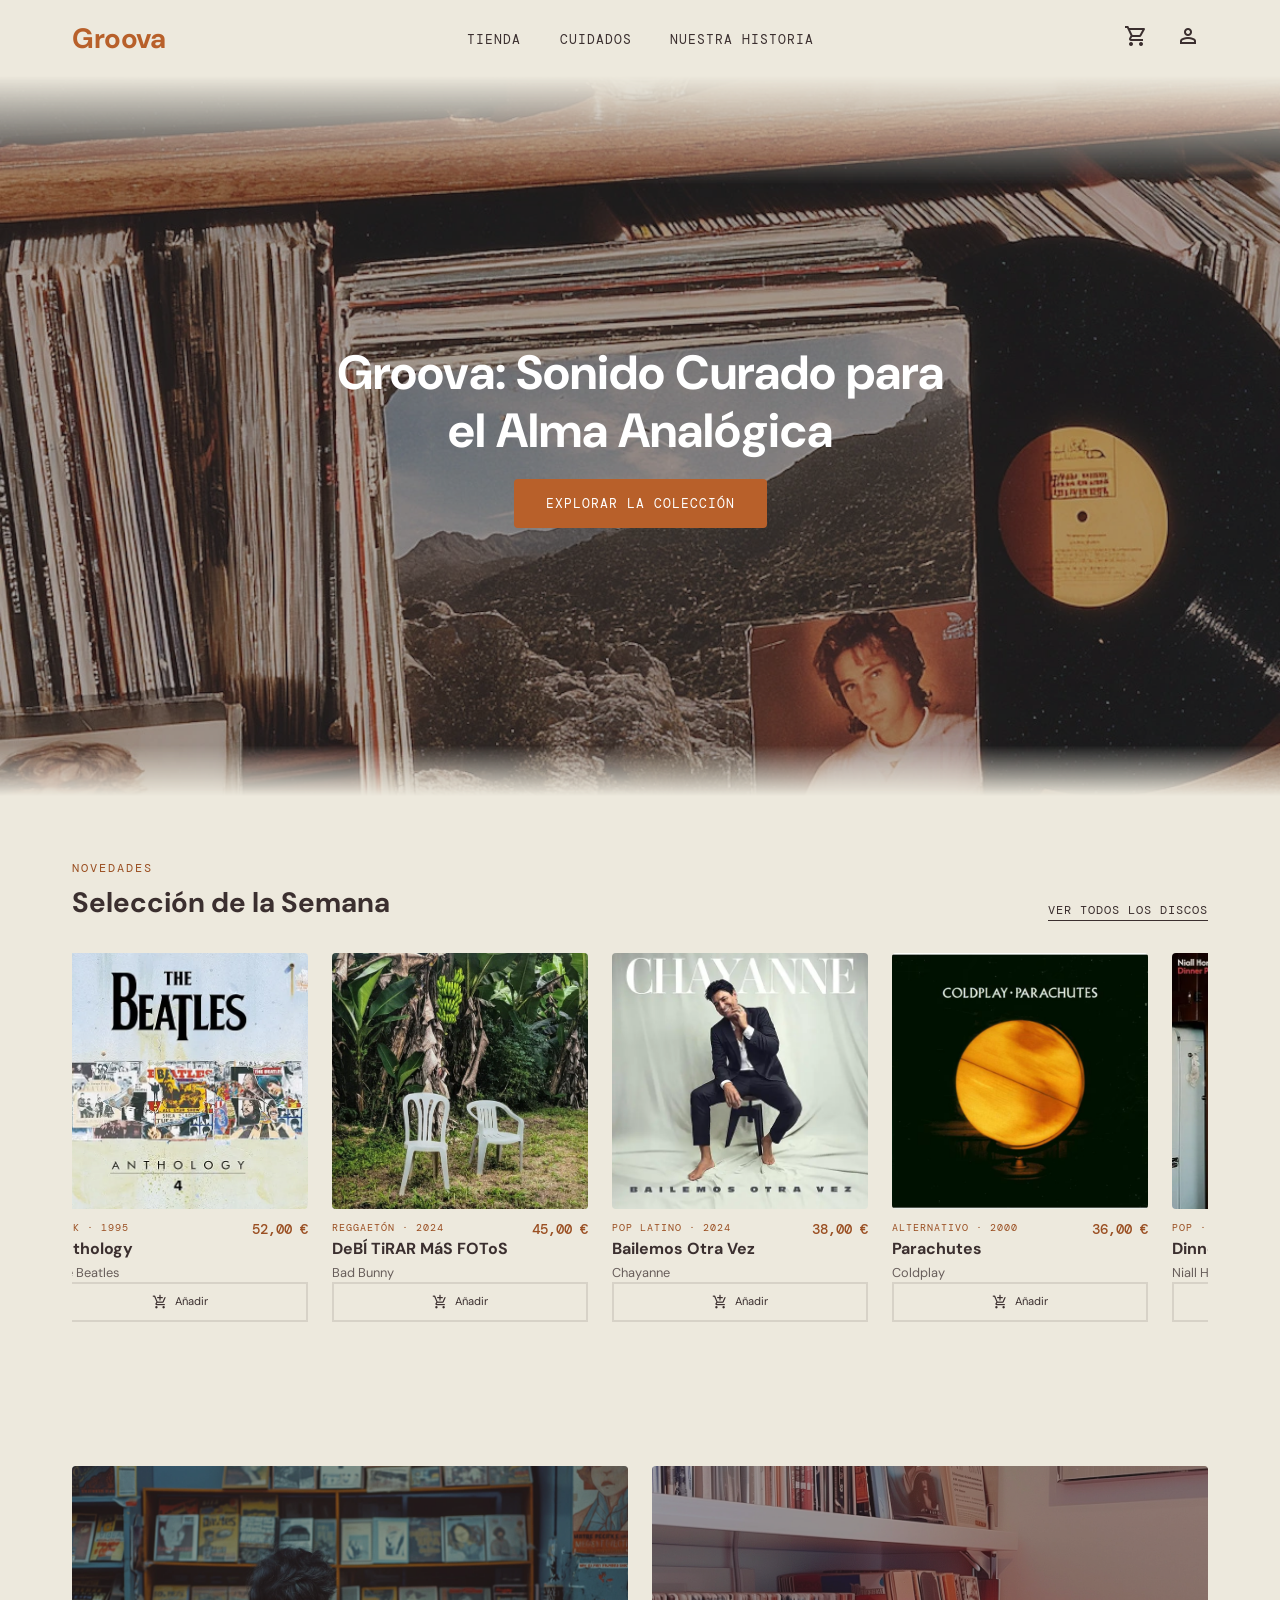
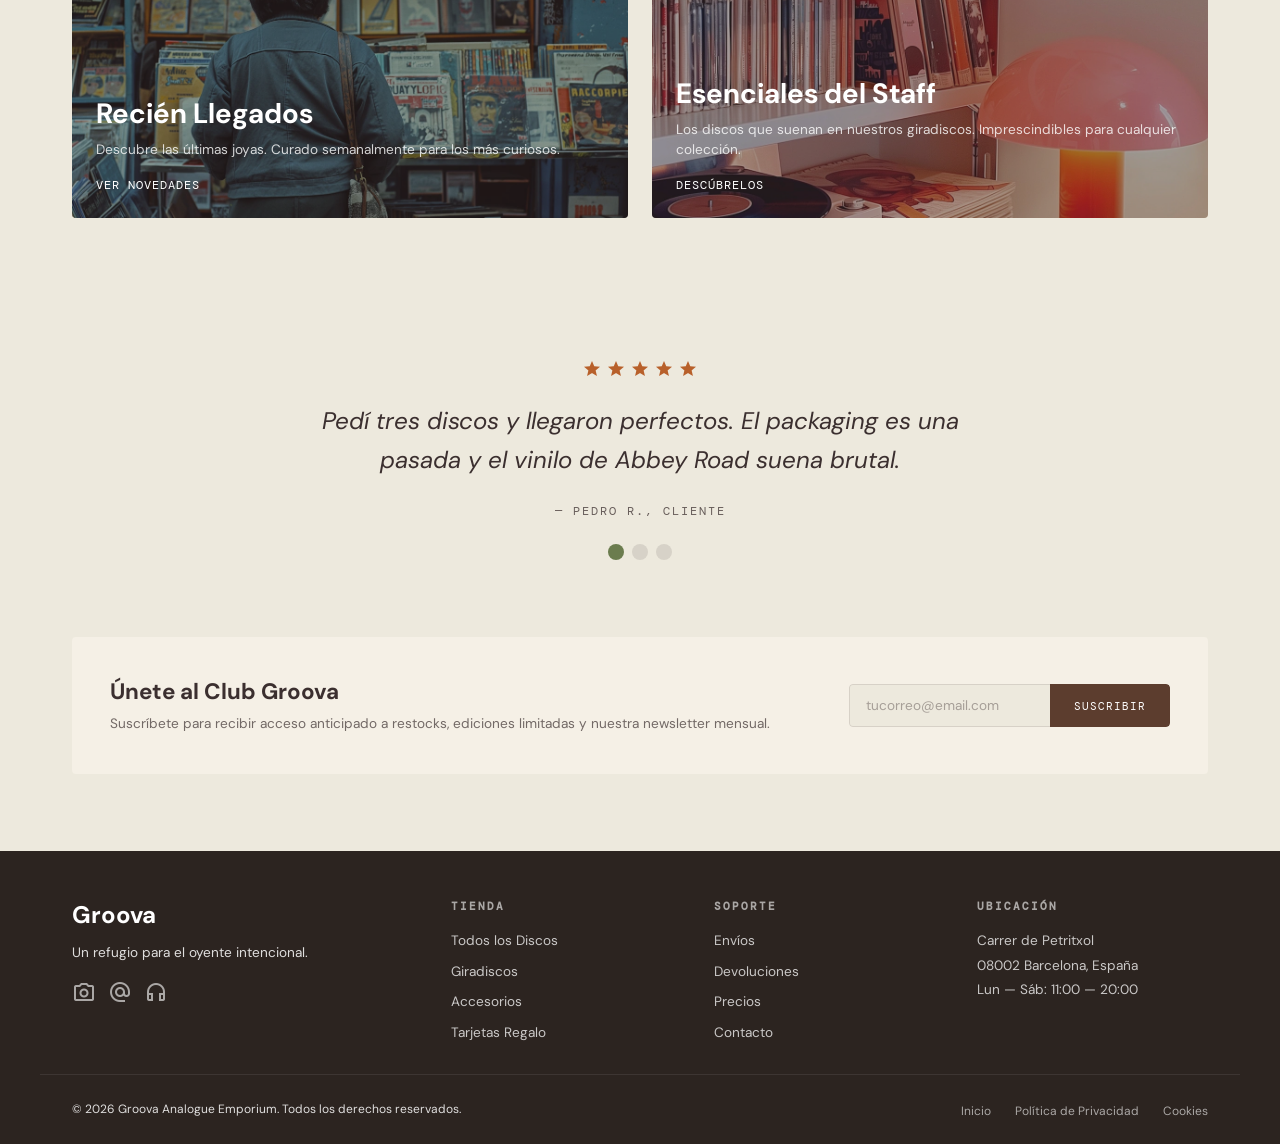
==== commit 31b02827: "fix links footer" ====
--- a/index.html
+++ b/index.html
@@ -541,10 +541,10 @@
             <div class="footer__col">
                 <h3 class="footer__heading">Tienda</h3>
                 <ol class="footer__links">
-                    <li><a href="#" title="Ver todos los vinilos">Todos los Discos</a></li>
-                    <li><a href="#" title="Ver tocadiscos">Giradiscos</a></li>
-                    <li><a href="#" title="Ver accesorios">Accesorios</a></li>
-                    <li><a href="#" title="Comprar tarjeta regalo">Tarjetas Regalo</a></li>
+                    <li><a href="tienda.html" title="Ver todos los vinilos">Todos los Discos</a></li>
+                    <li><a href="tienda.html" title="Ver tocadiscos">Giradiscos</a></li>
+                    <li><a href="tienda.html" title="Ver accesorios">Accesorios</a></li>
+                    <li><a href="tienda.html" title="Comprar tarjeta regalo">Tarjetas Regalo</a></li>
                 </ol>
             </div>
             <!-- / Columna: Tienda -->
@@ -555,7 +555,7 @@
                 <ol class="footer__links">
                     <li><a href="#" title="Información de envíos">Envíos</a></li>
                     <li><a href="#" title="Política de devoluciones">Devoluciones</a></li>
-                    <li><a href="#" title="Ver precios">Precios</a></li>
+                    <li><a href="tienda.html" title="Ver precios">Precios</a></li>
                     <li><a href="#" title="Formulario de contacto">Contacto</a></li>
                 </ol>
             </div>
--- a/css/index.css
+++ b/css/index.css
@@ -6,11 +6,8 @@
    Colecciones, Reseñas, Newsletter, Footer y Responsive.
    ======================================== */
 
-/* ----------------------------------------
-   Custom Properties: Colores, fuentes y tamaños
-   ---------------------------------------- */
+/* Custom Properties: Colores, fuentes y tamaños */
 :root {
-    /* Colores principales */
     --color-background: #ede9dd;
     --color-text: #3b2f2f;
     --color-text-light: #ffffff;
@@ -38,9 +35,7 @@
     --max-width: 75rem;
 }
 
-/* ----------------------------------------
-   Reset CSS: Normalización de estilos base
-   ---------------------------------------- */
+/* Reset CSS: Normalización de estilos base */
 * {
     margin: 0;
     padding: 0;
@@ -80,9 +75,7 @@
     color: var(--color-text);
 }
 
-/* ----------------------------------------
-   Componentes reutilizables
-   ---------------------------------------- */
+/* Componentes reutilizables */
 
 /* Contenedor de sección con ancho máximo y padding */
 .section {
@@ -91,9 +84,7 @@
     margin: 0 auto;
 }
 
-/* ----------------------------------------
-   Header: Logo, navegación y acciones
-   ---------------------------------------- */
+/* Header: Logo, navegación y acciones */
 .header {
     display: flex;
     justify-content: space-between;
@@ -170,9 +161,7 @@
     background-color: var(--color-border);
 }
 
-/* ----------------------------------------
-   Hero: Banner principal con imagen y CTA
-   ---------------------------------------- */
+/* Hero: Banner principal con imagen y CTA */
 .hero {
     position: relative;
     width: 100%;
@@ -195,7 +184,6 @@
     object-fit: cover;
 }
 
-/* Overlay oscuro sobre la imagen del hero usando pseudo-elemento */
 .hero::after {
     content: "";
     position: absolute;
@@ -244,9 +232,7 @@
     background-color: var(--color-accent-hover);
 }
 
-/* ----------------------------------------
-   Selección Semanal: Título y enlace superior
-   ---------------------------------------- */
+/* Selección Semanal: Título y enlace superior */
 .selection__header {
     display: flex;
     justify-content: space-between;
@@ -280,9 +266,7 @@
     border-bottom-color: var(--color-accent);
 }
 
-/* ----------------------------------------
-   Carrusel: Scroll horizontal de productos
-   ---------------------------------------- */
+/* Carrusel: Scroll horizontal de productos */
 .carousel {
     display: flex;
     gap: 1.5rem;
@@ -297,9 +281,6 @@
     display: none;
 }
 
-/* ----------------------------------------
-   Producto: Tarjeta de vinilo individual
-   ---------------------------------------- */
 .product {
     min-width: clamp(12rem, 20vw, 16rem);
     max-width: clamp(12rem, 20vw, 16rem);
@@ -317,7 +298,6 @@
     cursor: pointer;
 }
 
-/* Imagen frontal (portada) */
 .product__front {
     display: block;
     width: 100%;
@@ -331,7 +311,6 @@
     object-fit: cover;
 }
 
-/* Imagen trasera (disco) - oculta por defecto */
 .product__back {
     position: absolute;
     inset: 0;
@@ -354,7 +333,6 @@
     opacity: 0;
 }
 
-/* Información del producto debajo de la imagen */
 .product__info {
     display: flex;
     justify-content: space-between;
@@ -406,16 +384,13 @@
 /* Botón de añadir al carrito */
 .product__cart {
     display: flex;
-    align-items: center;
     justify-content: center;
     gap: 0.4rem;
     width: 100%;
+    margin-top: auto;
     padding: 0.6rem;
-    margin-top: auto;
+    border: 2px solid var(--color-border);
     font-size: 0.7rem;
-    color: var(--color-text);
-    background-color: transparent;
-    border: 2px solid var(--color-border);
     transition: background-color 0.3s ease, color 0.3s ease, border-color 0.3s ease;
 }
 
@@ -430,9 +405,6 @@
     border-color: var(--color-brown);
 }
 
-/* ----------------------------------------
-   Colecciones: Dos cards lado a lado
-   ---------------------------------------- */
 .collections {
     display: grid;
     grid-template-columns: repeat(2, 1fr);
@@ -474,7 +446,6 @@
     background-color: var(--color-overlay-hover);
 }
 
-/* Contenido posicionado sobre la imagen */
 .collection__content {
     position: absolute;
     bottom: 1.5rem;
@@ -515,9 +486,6 @@
     border-bottom-color: var(--color-text-light);
 }
 
-/* ----------------------------------------
-   Reseñas: Estrellas, cita y navegación
-   ---------------------------------------- */
 .reviews {
     text-align: center;
     padding-top: clamp(3rem, 6vw, 5rem);
@@ -532,7 +500,6 @@
     color: var(--color-accent);
 }
 
-/* Relleno de las estrellas */
 .reviews__stars .material-symbols-outlined {
     font-variation-settings: 'FILL' 1;
     font-size: 1.25rem;
@@ -543,7 +510,6 @@
     margin: 0 auto;
 }
 
-/* Por defecto todas las citas ocultas, la primera visible */
 .reviews__quote {
     display: none;
 }
@@ -571,7 +537,6 @@
     color: rgba(59, 47, 47, 0.75);
 }
 
-/* Dots de navegación del slider */
 .reviews__dots {
     display: flex;
     justify-content: center;
@@ -597,9 +562,7 @@
     background-color: var(--color-olive);
 }
 
-/* ----------------------------------------
-   Newsletter: Suscripción al boletín
-   ---------------------------------------- */
+/* Newsletter: Suscripción al boletín */
 .newsletter {
     background-color: var(--color-cream);
     border-radius: 4px;
@@ -677,9 +640,6 @@
     background-color: var(--color-accent);
 }
 
-/* ----------------------------------------
-   Footer: Información, enlaces y legal
-   ---------------------------------------- */
 .footer {
     background-color: var(--color-footer);
     color: var(--color-text-light);
@@ -757,7 +717,6 @@
     color: var(--color-text-light);
 }
 
-/* Dirección en el footer */
 .footer__address {
     font-style: normal;
     font-size: 0.85rem;
@@ -765,7 +724,6 @@
     line-height: 1.8;
 }
 
-/* Línea inferior del footer con copyright y legal */
 .footer__bottom {
     display: flex;
     justify-content: space-between;
@@ -799,9 +757,7 @@
 
 /* TIENDA Y CUIDADOS */
 
-/* ----------------------------------------
-   Banners de página: Título centrado
-   ---------------------------------------- */
+/* Banners de página: Título centrado */
 .store-banner,
 .care-intro {
     text-align: center;
@@ -846,9 +802,6 @@
     line-height: 1.6;
 }
 
-/* ----------------------------------------
-   Filtros: Botones de género
-   ---------------------------------------- */
 .filters {
     display: flex;
     flex-wrap: wrap;
@@ -873,6 +826,7 @@
 .filters__btn:active {
     border-color: var(--color-brown);
     color: var(--color-brown);
+    border-color: var(--color-brown);
 }
 
 /* Filtro activo */
@@ -882,9 +836,13 @@
     border-color: var(--color-brown);
 }
 
-/* ----------------------------------------
-   Grid de productos: Layout de tarjetas
-   ---------------------------------------- */
+.filters__btn--active:hover,
+.filters__btn--active:active {
+    background-color: var(--color-brown);
+    color: var(--color-text-light);
+    border-color: var(--color-brown);
+}
+
 .store-grid {
     display: grid;
     grid-template-columns: repeat(4, 1fr);
@@ -892,15 +850,12 @@
     padding-top: 0;
 }
 
-/* En la tienda los productos no tienen ancho fijo */
 .store-grid .product {
     min-width: auto;
     max-width: none;
 }
 
-/* ----------------------------------------
-   Cuidados: Grid Bento
-   ---------------------------------------- */
+/* Cuidados: Grid Bento */
 .bento {
     display: grid;
     grid-template-columns: repeat(4, 1fr);
@@ -909,7 +864,6 @@
     padding-top: 0;
 }
 
-/* Card base */
 .bento__card {
     display: flex;
     flex-direction: column;
@@ -980,7 +934,6 @@
     line-height: 1.7;
 }
 
-/* Variantes de color */
 .bento__card--olive {
     background-color: var(--color-olive);
     color: var(--color-text-light);
@@ -1012,9 +965,7 @@
     padding: 0.5rem;
 }
 
-/* ----------------------------------------
-   Nuestra historia intro y contenido
-   ---------------------------------------- */
+/* Nuestra historia intro y contenido */
 .story-intro {
     text-align: center;
     padding-top: clamp(3rem, 6vw, 5rem);
@@ -1076,9 +1027,7 @@
     margin-top: 1rem;
 }
 
-/* ----------------------------------------
-   Responsive: Adaptación a tablet y móvil
-   ---------------------------------------- */
+/* Responsive: Adaptación a tablet y móvil */
 @media (max-width: 1024px) {
     .store-grid {
         grid-template-columns: repeat(3, 1fr);
